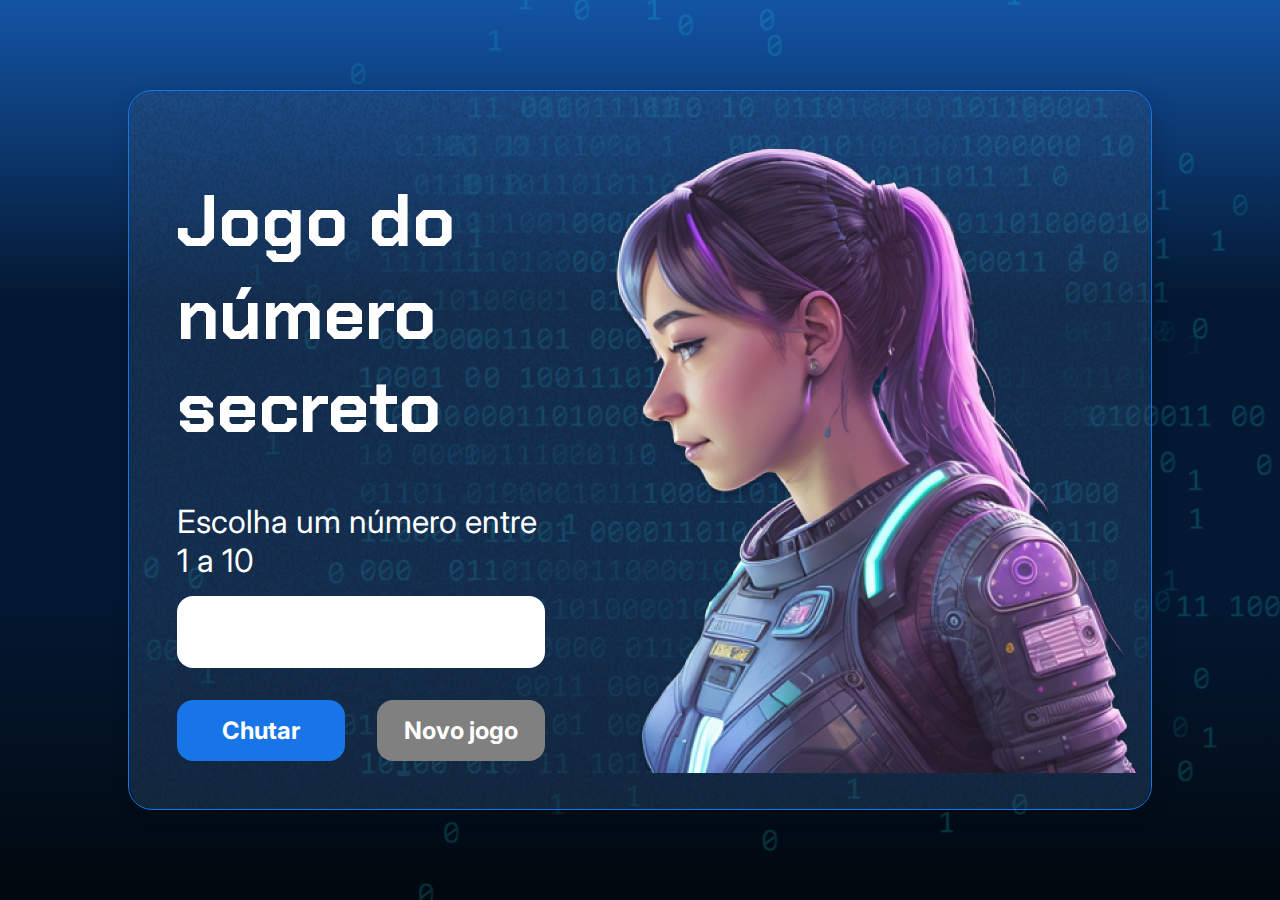
==== Modulo-3/js-curso-2-aula_3/index.html @ 2ba665a1 "alura_repositorio" ====
<!DOCTYPE html>
<html lang="pt-br">

<head>
    <meta charset="UTF-8">
    <meta name="viewport" content="width=device-width, initial-scale=1.0">
    <script src="https://code.responsivevoice.org/responsivevoice.js"></script>
    <link rel="preconnect" href="https://fonts.googleapis.com">
    <link rel="preconnect" href="https://fonts.gstatic.com" crossorigin>
    <link href="https://fonts.googleapis.com/css2?family=Chakra+Petch:wght@700&family=Inter:wght@400;700&display=swap"
        rel="stylesheet">
    <link rel="stylesheet" href="style.css">
    <title>JS Game</title>
</head>

<body>

    <div class="container">
        <div class="container__conteudo">
            <div class="container__informacoes">
                <div class="container__texto">
                    <h1>Adivinhe o <span class="container__texto-azul">numero secreto</span></h1>
                    <p class="texto__paragrafo">Escolha um número entre 1 a 10</p>
                </div>
                <input type="number" min="1" max="10" class="container__input">
                <div class="chute container__botoes">
                    <button onclick="verificarChute()" class="container__botao">Chutar</button>
                    <button onclick="reiniciarJogo()" id="reiniciar" class="container__botao" disabled>Novo jogo</button>
                </div>
            </div>
            <img src="./img/ia.png" alt="Uma pessoa olhando para a esquerda" class="container__imagem-pessoa" />
        </div>
    </div>




    <script src="app.js" defer></script>
</body>

</html>
---- Modulo-3/js-curso-2-aula_3/style.css ----
* {
    box-sizing: border-box;
    margin: 0;
    padding: 0;
    color: white;
}

body {
    background: linear-gradient(#1354A5 0%, #041832 33.33%, #041832 66.67%, #01080E 100%);
    height: 100vh;
    display: flex;
    align-items: center;
    justify-content: center;
}


body::before {
    background-image: url("img/code.png");
    background-repeat: no-repeat;
    background-position: right;
    content: "";
    display: block;
    position: absolute;
    width: 100%;
    height: 100%;
    opacity: 0.4;
}

.container {
    width: 80%;
    height: 80%;
    display: flex;
    align-items: center;
    justify-content: space-between;
    border-radius: 24px;
    border: 1px solid #1875E8;
    box-shadow: 4px 4px 20px 0px rgba(1, 8, 14, 0.15);
    background-image: url("img/Ruido.png");
    background-size: 100% 100%;
    position: relative;
}


.container__conteudo {
    display: flex;
    align-items: center;
    position: absolute;
    bottom: 0;
}

.container__informacoes {
    flex: 1;
    padding: 3rem;
}

.container__botao {
    border-radius: 16px;
    background: #1875E8;
    padding: 16px 24px;
    width: 100%;
    font-size: 24px;
    font-weight: 700;
    border: none;
    margin-top: 2rem;
}

.container__texto {
    margin: 16px 0 16px 0;
}

.container__texto-azul {
    color: #1875E8;
}

.container__input {
    width: 100%;
    height: 72px;
    border-radius: 16px;
    background-color: #FFF;
    border: none;
    color: #1875E8;
    padding: 2rem;
    font-size: 24px;
    font-weight: 700;
    font-family: 'Inter', sans-serif;
}

.container__botoes {
    display: flex;
    gap: 2em;
}

h1 {
    font-family: 'Chakra Petch', sans-serif;
    font-size: 72px;
    padding-bottom: 3rem;
}

p,
button {
    font-family: 'Inter', sans-serif;
}

.texto__paragrafo {
    font-size: 32px;
    font-weight: 400;
}

button:disabled {
    background-color: gray;
}

@media screen and (max-width: 1250px) {

    h1 {
        font-size: 50px;
    }

    .container__botao {
        font-size: 16px;
    }


    .texto__paragrafo {
        font-size: 24px;
    }

    .container__imagem-pessoa {
        display: none;
    }

    .container__conteudo {
        display: block;
        position: inherit;
    }

    .container__informacoes {
        padding: 1rem
    }
}
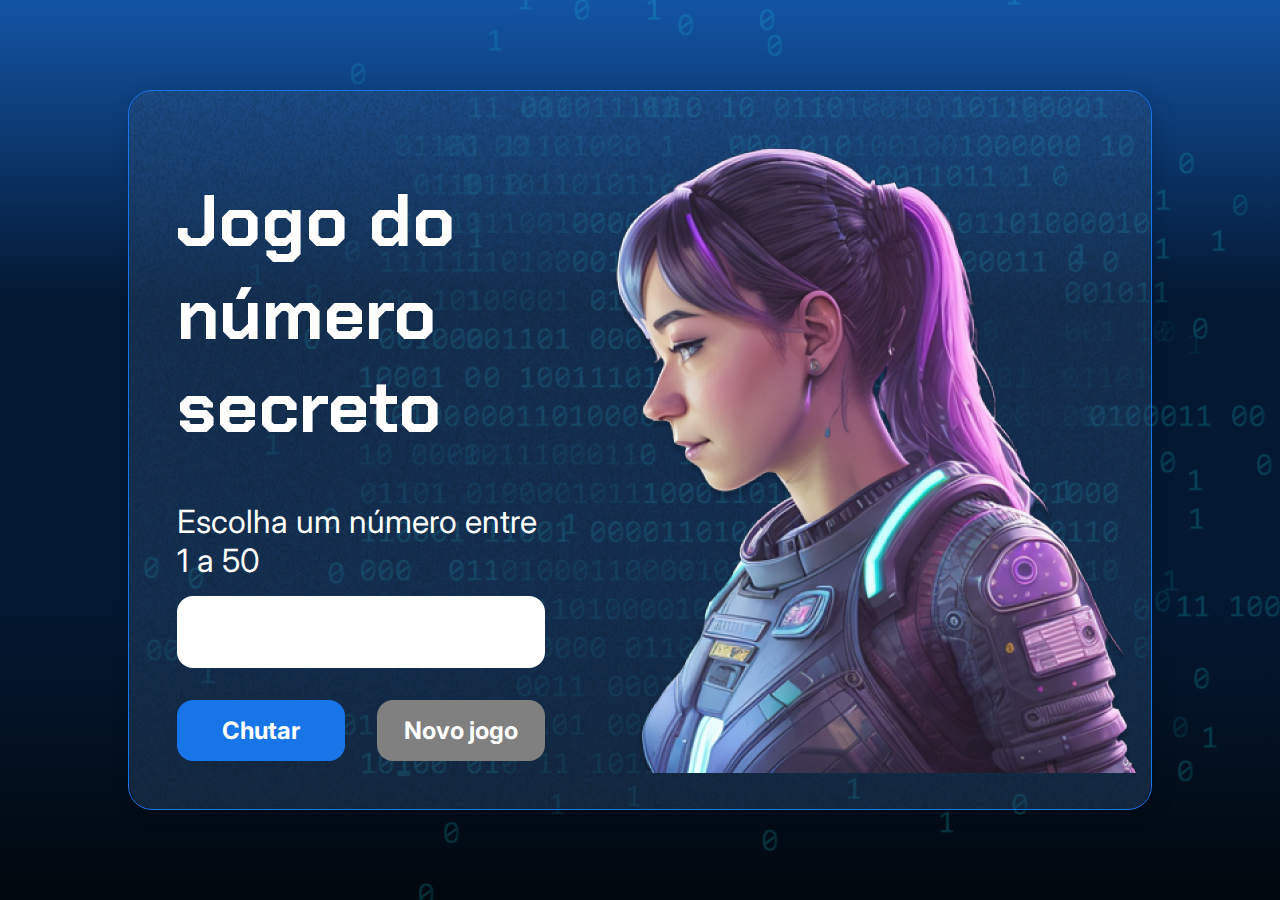
==== commit 7e215d11: "remove_titulo" ====
--- a/Modulo-3/js-curso-2-aula_3/index.html
+++ b/Modulo-3/js-curso-2-aula_3/index.html
@@ -20,7 +20,7 @@
             <div class="container__informacoes">
                 <div class="container__texto">
                     <h1>Adivinhe o <span class="container__texto-azul">numero secreto</span></h1>
-                    <p class="texto__paragrafo">Escolha um número entre 1 a 10</p>
+                    <p class="texto__paragrafo">Escolha um número entre 1 a 50</p>
                 </div>
                 <input type="number" min="1" max="10" class="container__input">
                 <div class="chute container__botoes">
